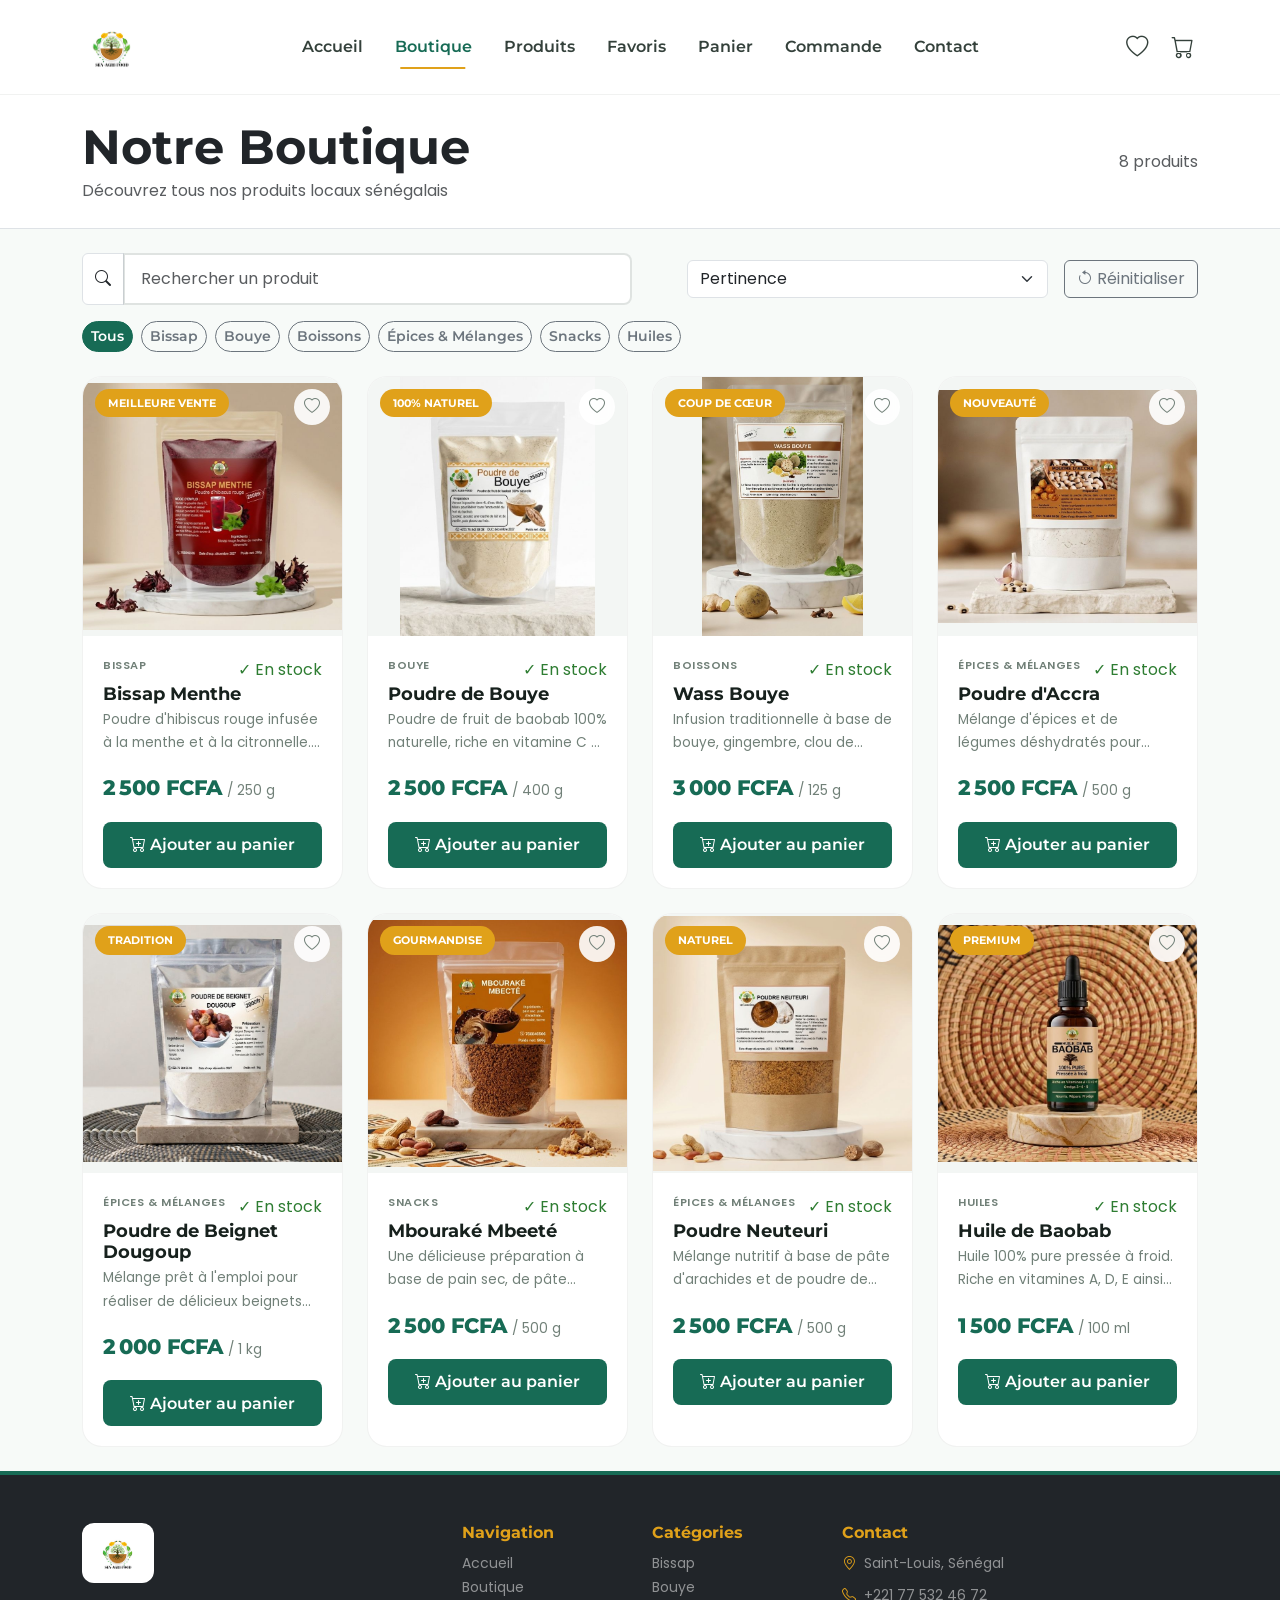
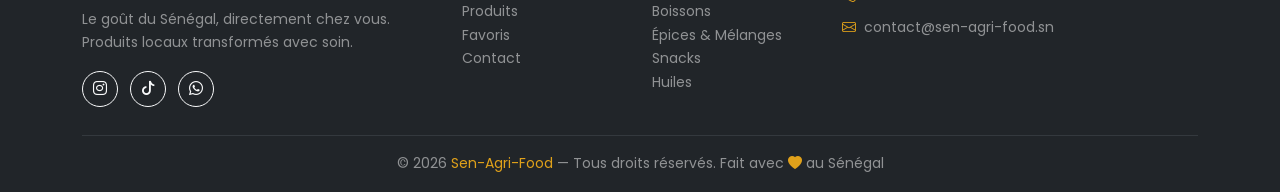
==== boutique.html @ db814e0d "premier commit" ====
<!DOCTYPE html>
<html lang="fr">
<head>
    <meta charset="UTF-8">
    <meta name="viewport" content="width=device-width, initial-scale=1.0">
    <title>Sen-Agri-Food — Boutique</title>
    <meta name="description" content="Toute la boutique Sen-Agri-Food : bissap, bouye, mélanges, snacks et huile de baobab. Recherche, filtres et tri.">
    <meta name="theme-color" content="#176B55">
    <link rel="icon" href="images/logo.jpeg">
    <link rel="preconnect" href="https://fonts.googleapis.com">
    <link rel="preconnect" href="https://fonts.gstatic.com" crossorigin>
    <link href="https://fonts.googleapis.com/css2?family=Montserrat:wght@400;500;600;700;800&family=Poppins:wght@300;400;500;600&display=swap" rel="stylesheet">
    <link href="https://cdn.jsdelivr.net/npm/bootstrap@5.3.3/dist/css/bootstrap.min.css" rel="stylesheet">
    <link rel="stylesheet" href="https://cdn.jsdelivr.net/npm/bootstrap-icons@1.11.3/font/bootstrap-icons.min.css">
    <link rel="stylesheet" href="css/style.css">
</head>
<body data-page="boutique">
    <!-- ===== NAVIGATION ===== -->
    <nav class="navbar navbar-expand-lg sticky-top" id="mainNav">
        <div class="container">
            <a class="navbar-brand" href="index.html" aria-label="Sen-Agri-Food — Accueil">
                <img src="images/logo.jpeg" alt="Sen-Agri-Food" class="brand-logo" width="56" height="56">
            </a>
            <button class="navbar-toggler border-0" type="button" data-bs-toggle="collapse" data-bs-target="#navbarContent" aria-controls="navbarContent" aria-expanded="false" aria-label="Ouvrir le menu">
                <span class="navbar-toggler-icon"></span>
            </button>
            <div class="collapse navbar-collapse" id="navbarContent">
                <ul class="navbar-nav mx-auto mb-2 mb-lg-0">
                    <li class="nav-item"><a class="nav-link" data-page="index" href="index.html">Accueil</a></li>
                    <li class="nav-item"><a class="nav-link" data-page="boutique" href="boutique.html">Boutique</a></li>
                    <li class="nav-item"><a class="nav-link" data-page="produits" href="produits.html">Produits</a></li>
                    <li class="nav-item"><a class="nav-link" data-page="favoris" href="favoris.html">Favoris</a></li>
                    <li class="nav-item"><a class="nav-link" data-page="panier" href="panier.html">Panier</a></li>
                    <li class="nav-item"><a class="nav-link" data-page="commande" href="commande.html">Commande</a></li>
                    <li class="nav-item"><a class="nav-link" data-page="contact" href="contact.html">Contact</a></li>
                </ul>
                <div class="d-flex align-items-center gap-3">
                    <a href="favoris.html" class="nav-icon position-relative" aria-label="Mes favoris">
                        <i class="bi bi-heart"></i>
                        <span class="badge-icon" id="favoritesCount">0</span>
                    </a>
                    <a href="panier.html" class="nav-icon position-relative" aria-label="Mon panier">
                        <i class="bi bi-cart"></i>
                        <span class="badge-icon" id="cartCount">0</span>
                    </a>
                </div>
            </div>
        </div>
    </nav>

    <!-- ===== EN-TÊTE ===== -->
    <section class="page-header py-4 border-bottom">
        <div class="container">
            <div class="row align-items-center">
                <div class="col-md-6">
                    <h1 class="display-5 fw-bold text-dark mb-0">Notre Boutique</h1>
                    <p class="text-muted mb-0">Découvrez tous nos produits locaux sénégalais</p>
                </div>
                <div class="col-md-6 text-md-end">
                    <span class="text-muted" id="productCount" aria-live="polite"></span>
                </div>
            </div>
        </div>
    </section>

    <!-- ===== PRODUITS ===== -->
    <section class="products-section py-4" id="products">
        <div class="container">
            <div class="row g-3 align-items-center mb-3">
                <div class="col-md-6">
                    <label class="visually-hidden" for="searchInput">Rechercher un produit</label>
                    <div class="input-group">
                        <span class="input-group-text bg-white"><i class="bi bi-search"></i></span>
                        <input type="search" class="form-control" id="searchInput" placeholder="Rechercher un produit" autocomplete="off">
                    </div>
                </div>
                <div class="col-8 col-md-4 ms-md-auto">
                    <label class="visually-hidden" for="sortSelect">Trier les produits</label>
                    <select class="form-select" id="sortSelect">
                        <option value="relevance">Pertinence</option>
                        <option value="price-asc">Prix croissant</option>
                        <option value="price-desc">Prix décroissant</option>
                        <option value="name">Nom (A → Z)</option>
                        <option value="newest">Nouveautés</option>
                    </select>
                </div>
                <div class="col-4 col-md-auto">
                    <button type="button" class="btn btn-outline-secondary w-100" id="resetFilters"><i class="bi bi-arrow-counterclockwise me-1"></i>Réinitialiser</button>
                </div>
            </div>
            <div class="d-flex flex-wrap gap-2 mb-4" role="group" aria-label="Filtrer par catégorie">
                <button type="button" class="btn btn-outline-secondary btn-sm rounded-pill filter-btn active" data-category="all" aria-pressed="true">Tous</button>
                <button type="button" class="btn btn-outline-secondary btn-sm rounded-pill filter-btn" data-category="bissap" aria-pressed="false">Bissap</button>
                <button type="button" class="btn btn-outline-secondary btn-sm rounded-pill filter-btn" data-category="bouye" aria-pressed="false">Bouye</button>
                <button type="button" class="btn btn-outline-secondary btn-sm rounded-pill filter-btn" data-category="boissons" aria-pressed="false">Boissons</button>
                <button type="button" class="btn btn-outline-secondary btn-sm rounded-pill filter-btn" data-category="epices" aria-pressed="false">Épices &amp; Mélanges</button>
                <button type="button" class="btn btn-outline-secondary btn-sm rounded-pill filter-btn" data-category="snacks" aria-pressed="false">Snacks</button>
                <button type="button" class="btn btn-outline-secondary btn-sm rounded-pill filter-btn" data-category="huiles" aria-pressed="false">Huiles</button>
            </div>

            <div class="text-center py-5" id="productsLoader">
                <div class="spinner-border text-primary" role="status"><span class="visually-hidden">Chargement...</span></div>
            </div>
            <div class="row g-4" id="productsGrid"></div>
            <div class="empty-state" id="emptyState" style="display: none;">
                <div class="empty-icon"><i class="bi bi-search"></i></div>
                <h4>Aucun produit trouvé</h4>
                <p class="text-muted">Essayez un autre mot-clé ou une autre catégorie.</p>
            </div>
        </div>
    </section>

    <!-- ===== FOOTER ===== -->
    <footer class="footer bg-dark text-white pt-5 pb-3">
        <div class="container">
            <div class="row g-4">
                <div class="col-lg-4">
                    <a href="index.html" class="footer-logo" aria-label="Sen-Agri-Food — Accueil"><img src="images/logo.jpeg" alt="Sen-Agri-Food" class="brand-logo" width="48" height="48" loading="lazy"></a>
                    <p class="text-white-50 small mt-3">Le goût du Sénégal, directement chez vous.<br>Produits locaux transformés avec soin.</p>
                    <div class="social-links mt-3">
                        <a href="https://www.instagram.com/sen_agri_food_officiel/" target="_blank" rel="noopener" class="btn btn-outline-light btn-sm rounded-circle me-2" aria-label="Instagram Sen-Agri-Food"><i class="bi bi-instagram"></i></a>
                        <a href="https://www.tiktok.com/@senagrifood" target="_blank" rel="noopener" class="btn btn-outline-light btn-sm rounded-circle me-2" aria-label="TikTok Sen-Agri-Food"><i class="bi bi-tiktok"></i></a>
                        <a href="https://wa.me/221775324672" target="_blank" rel="noopener" class="btn btn-outline-light btn-sm rounded-circle" aria-label="WhatsApp Sen-Agri-Food"><i class="bi bi-whatsapp"></i></a>
                    </div>
                </div>
                <div class="col-6 col-lg-2">
                    <h6 class="fw-bold text-accent">Navigation</h6>
                    <ul class="list-unstyled small">
                        <li><a href="index.html" class="text-white-50 text-decoration-none">Accueil</a></li>
                        <li><a href="boutique.html" class="text-white-50 text-decoration-none">Boutique</a></li>
                        <li><a href="produits.html" class="text-white-50 text-decoration-none">Produits</a></li>
                        <li><a href="favoris.html" class="text-white-50 text-decoration-none">Favoris</a></li>
                        <li><a href="contact.html" class="text-white-50 text-decoration-none">Contact</a></li>
                    </ul>
                </div>
                <div class="col-6 col-lg-2">
                    <h6 class="fw-bold text-accent">Catégories</h6>
                    <ul class="list-unstyled small">
                        <li><a href="boutique.html?categorie=bissap" class="text-white-50 text-decoration-none">Bissap</a></li>
                        <li><a href="boutique.html?categorie=bouye" class="text-white-50 text-decoration-none">Bouye</a></li>
                        <li><a href="boutique.html?categorie=boissons" class="text-white-50 text-decoration-none">Boissons</a></li>
                        <li><a href="boutique.html?categorie=epices" class="text-white-50 text-decoration-none">Épices &amp; Mélanges</a></li>
                        <li><a href="boutique.html?categorie=snacks" class="text-white-50 text-decoration-none">Snacks</a></li>
                        <li><a href="boutique.html?categorie=huiles" class="text-white-50 text-decoration-none">Huiles</a></li>
                    </ul>
                </div>
                <div class="col-lg-4">
                    <h6 class="fw-bold text-accent">Contact</h6>
                    <ul class="list-unstyled small">
                        <li class="mb-2"><i class="bi bi-geo-alt text-accent me-2"></i><span class="text-white-50">Saint-Louis, Sénégal</span></li>
                        <li class="mb-2"><i class="bi bi-telephone text-accent me-2"></i><span class="text-white-50"><a href="tel:+221775324672" class="text-white-50 text-decoration-none">+221 77 532 46 72</a></span></li>
                        <li class="mb-2"><i class="bi bi-envelope text-accent me-2"></i><span class="text-white-50">contact@sen-agri-food.sn</span></li>
                    </ul>
                </div>
            </div>
            <hr class="border-secondary mt-4">
            <div class="text-center small text-white-50">
                &copy; <span class="current-year">2026</span> <span class="text-accent">Sen-Agri-Food</span> — Tous droits réservés.
                <br class="d-md-none">Fait avec <i class="bi bi-heart-fill text-accent"></i> au Sénégal
            </div>
        </div>
    </footer>

    <script src="https://cdn.jsdelivr.net/npm/bootstrap@5.3.3/dist/js/bootstrap.bundle.min.js"></script>
    <script src="data/products.js"></script>
    <script src="js/app.js"></script>
    <script src="js/products.js"></script>
</body>
</html>
---- css/style.css ----
:root {
    --primary: #176B55;
    --primary-dark: #0F503F;
    --primary-light: #E8F5F0;
    --accent: #E0A11A;
    --accent-light: #FDF3D6;
    --dark: #17211D;
    --text: #34413B;
    --muted: #718078;
    --light: #F7FAF8;
    --white: #FFFFFF;
    --success: #2E7D32;
    --danger: #C62828;
    --warning: #F57F17;
    --font-heading: 'Montserrat', sans-serif;
    --font-body: 'Poppins', sans-serif;
    --shadow-sm: 0 2px 4px rgba(23, 33, 29, 0.08);
    --shadow-md: 0 4px 12px rgba(23, 33, 29, 0.12);
    --shadow-lg: 0 8px 30px rgba(23, 33, 29, 0.16);
    --radius-sm: 8px;
    --radius-md: 12px;
    --radius-lg: 20px;
    --transition-fast: 0.15s ease;
    --transition-normal: 0.3s ease;
    --transition-slow: 0.5s ease;
}

* {
    margin: 0;
    padding: 0;
    box-sizing: border-box;
}

html {
    scroll-behavior: smooth;
}

body {
    font-family: var(--font-body);
    color: var(--text);
    background-color: var(--light);
    line-height: 1.7;
}

h1,
h2,
h3,
h4,
h5,
h6 {
    font-family: var(--font-heading);
    font-weight: 700;
    color: var(--dark);
    line-height: 1.3;
}

h1 {
    font-size: 3.5rem;
    font-weight: 800;
}

h2 {
    font-size: 2.5rem;
    font-weight: 700;
}

h3 {
    font-size: 1.75rem;
    font-weight: 600;
}

.text-primary {
    color: var(--primary) !important;
}

.text-accent {
    color: var(--accent) !important;
}

.bg-primary {
    background-color: rgba(23, 107, 85, var(--bs-bg-opacity, 1)) !important;
}

.bg-accent {
    background-color: rgba(224, 161, 26, var(--bs-bg-opacity, 1)) !important;
}

.btn-primary {
    background-color: var(--primary);
    border-color: var(--primary);
    color: var(--white);
    font-weight: 600;
    transition: all var(--transition-normal);
}

.btn-primary:hover {
    background-color: var(--primary-dark);
    border-color: var(--primary-dark);
    transform: translateY(-2px);
    box-shadow: var(--shadow-md);
}

.btn-accent {
    background-color: var(--accent);
    border-color: var(--accent);
    color: var(--white);
    font-weight: 600;
    transition: all var(--transition-normal);
}

.btn-accent:hover {
    background-color: #C78A0D;
    border-color: #C78A0D;
    transform: translateY(-2px);
    box-shadow: var(--shadow-md);
}

.btn-lg {
    padding: 1rem 2rem;
    font-size: 1.1rem;
}

.rounded-pill {
    border-radius: 50px !important;
}

/* Navigation */
#mainNav { background: rgba(255,255,255,0.95) !important; backdrop-filter: blur(10px); border-bottom: 1px solid rgba(23,33,29,0.06); padding: 0.75rem 0; }
#mainNav .navbar-brand { font-family: var(--font-heading); font-weight: 800; font-size: 1.4rem; color: var(--dark); }
#mainNav .navbar-brand .text-accent { color: var(--accent); }
.logo-text { display: inline-flex; align-items: center; }
.logo-text i { font-size: 1.6rem; }
#mainNav .nav-link { font-family: var(--font-heading); font-weight: 600; color: var(--text); padding: 0.5rem 1rem; transition: all var(--transition-fast); position: relative; }
#mainNav .nav-link::after { content: ''; position: absolute; bottom: 0; left: 50%; transform: translateX(-50%); width: 0; height: 2px; background-color: var(--accent); transition: all var(--transition-normal); }
#mainNav .nav-link:hover::after, #mainNav .nav-link.active::after { width: 60%; }
#mainNav .nav-link:hover { color: var(--primary); }
#mainNav .nav-link.active { color: var(--primary); }

.nav-icon { color: var(--text); text-decoration: none; transition: all var(--transition-fast); position: relative; padding: 0.25rem; }
.nav-icon:hover { color: var(--primary); transform: scale(1.1); }
.nav-icon i { font-size: 1.4rem; }

.badge-icon { position: absolute; top: -6px; right: -8px; background-color: var(--accent); color: var(--white); font-size: 0.6rem; font-weight: 700; width: 18px; height: 18px; border-radius: 50%; display: flex; align-items: center; justify-content: center; font-family: var(--font-heading); border: 2px solid var(--white); }

/* Hero */
.hero-section { background: linear-gradient(135deg, var(--light) 0%, var(--white) 100%); position: relative; overflow: hidden; min-height: 600px; }
.hero-image { max-height: 500px; object-fit: cover; width: 100%; transition: all var(--transition-slow); }
.hero-image:hover { transform: scale(1.02); }
.floating-badge { position: absolute; bottom: 20px; left: -20px; animation: float 3s ease-in-out infinite; }
@keyframes float { 0%,100% { transform: translateY(0); } 50% { transform: translateY(-10px); } }
.badge-hero { background-color: var(--accent); color: var(--white); font-family: var(--font-heading); font-weight: 600; font-size: 0.85rem; }
.stat-number { font-family: var(--font-heading); font-weight: 800; font-size: 1.8rem; }
.hero-wave { position: absolute; bottom: -2px; left: 0; width: 100%; z-index: 1; }

/* Catégories */
.category-card .card { background: var(--white); border: 2px solid transparent; border-radius: var(--radius-lg); padding: 1.5rem 1rem; transition: all var(--transition-normal); cursor: pointer; }
.category-card .card:hover { border-color: var(--primary); transform: translateY(-8px); box-shadow: var(--shadow-lg); }
.category-icon { width: 72px; height: 72px; display: flex; align-items: center; justify-content: center; transition: all var(--transition-normal); }
.category-card .card:hover .category-icon { transform: scale(1.1) rotate(-5deg); }
.category-icon i { font-size: 2rem !important; }

/* Cartes produits */
.product-card { background: var(--white); border-radius: var(--radius-lg); overflow: hidden; transition: all var(--transition-normal); border: 1px solid rgba(23,33,29,0.06); height: 100%; position: relative; }
.product-card:hover { transform: translateY(-8px); box-shadow: var(--shadow-lg); border-color: var(--primary-light); }
.product-card .product-image-wrapper { position: relative; overflow: hidden; padding-top: 100%; background: #f3f6f4; }
.product-card .product-image { position: absolute; top: 0; left: 0; width: 100%; height: 100%; object-fit: contain; transition: all var(--transition-slow); }
.product-card:hover .product-image { transform: scale(1.05); }
.product-card .product-badge { position: absolute; top: 12px; left: 12px; background: var(--accent); color: var(--white); font-size: 0.7rem; font-weight: 700; padding: 0.3rem 0.8rem; border-radius: 50px; text-transform: uppercase; font-family: var(--font-heading); }
.product-card .favorite-btn { position: absolute; top: 12px; right: 12px; background: rgba(255,255,255,0.9); border: none; width: 36px; height: 36px; border-radius: 50%; display: flex; align-items: center; justify-content: center; transition: all var(--transition-normal); color: var(--muted); backdrop-filter: blur(5px); }
.product-card .favorite-btn:hover { background: var(--white); transform: scale(1.1); }
.product-card .favorite-btn.active { color: var(--danger); }
.product-card .favorite-btn.active i { font-weight: 900; }
.product-card .product-body { padding: 1.25rem; }
.product-card .product-category { font-size: 0.7rem; text-transform: uppercase; letter-spacing: 0.05em; color: var(--muted); font-weight: 600; }
.product-card .product-name { font-family: var(--font-heading); font-weight: 700; font-size: 1.1rem; color: var(--dark); margin-bottom: 0.25rem; }
.product-card .product-description { font-size: 0.85rem; color: var(--muted); display: -webkit-box; -webkit-line-clamp: 2; -webkit-box-orient: vertical; overflow: hidden; }
.product-card .product-rating { color: var(--accent); font-size: 0.85rem; }
.product-card .product-price { font-family: var(--font-heading); font-weight: 800; font-size: 1.3rem; color: var(--primary); }
.product-card .product-unit { font-size: 0.85rem; color: var(--muted); }
.product-card .product-stock.in-stock { color: var(--success); }
.product-card .product-stock.out-of-stock { color: var(--danger); }
.product-card .btn-add-cart { width: 100%; background: var(--primary); color: var(--white); border: none; padding: 0.6rem; border-radius: var(--radius-sm); font-weight: 600; transition: all var(--transition-normal); font-family: var(--font-heading); }
.product-card .btn-add-cart:hover { background: var(--primary-dark); transform: translateY(-2px); }
.product-card .btn-add-cart:disabled { opacity: 0.5; cursor: not-allowed; }

/* Avantages */
.advantage-card { transition: all var(--transition-normal); border: 2px solid transparent; }
.advantage-card:hover { transform: translateY(-8px); border-color: var(--primary-light); box-shadow: var(--shadow-md); }
.advantage-icon { width: 64px; height: 64px; display: flex; align-items: center; justify-content: center; transition: all var(--transition-normal); }
.advantage-card:hover .advantage-icon { transform: scale(1.1) rotate(-5deg); }

/* CTA */
.cta-section { background: linear-gradient(135deg, var(--primary) 0%, var(--primary-dark) 100%); position: relative; overflow: hidden; }
.cta-badges .badge { font-size: 0.85rem; font-weight: 600; padding: 0.75rem 1.25rem; box-shadow: var(--shadow-sm); }

/* Footer */
.footer { background: var(--dark); border-top: 4px solid var(--primary); }
.footer .navbar-brand { font-family: var(--font-heading); font-weight: 800; font-size: 1.4rem; }
.footer a.text-white-50:hover { color: var(--accent) !important; }
.social-links .btn { width: 36px; height: 36px; display: inline-flex; align-items: center; justify-content: center; transition: all var(--transition-normal); }
.social-links .btn:hover { background: var(--accent); border-color: var(--accent); transform: translateY(-3px); }

/* Panier */
.cart-item { background: var(--white); border-radius: var(--radius-md); padding: 1rem; margin-bottom: 1rem; transition: all var(--transition-normal); border: 1px solid rgba(23,33,29,0.06); }
.cart-item:hover { box-shadow: var(--shadow-sm); }
.cart-item .item-image { width: 80px; height: 80px; object-fit: cover; border-radius: var(--radius-sm); }
.cart-item .item-name { font-family: var(--font-heading); font-weight: 600; color: var(--dark); }
.cart-item .item-price { font-family: var(--font-heading); font-weight: 700; color: var(--primary); }
.cart-item .quantity-btn { width: 32px; height: 32px; border: 1px solid rgba(23,33,29,0.1); background: var(--white); border-radius: 50%; display: inline-flex; align-items: center; justify-content: center; transition: all var(--transition-fast); }
.cart-item .quantity-btn:hover { background: var(--primary); color: var(--white); border-color: var(--primary); }
.cart-item .quantity-display { min-width: 40px; text-align: center; font-weight: 600; }

/* Commande */
.order-summary { background: var(--white); border-radius: var(--radius-lg); padding: 1.5rem; border: 1px solid rgba(23,33,29,0.06); }
.order-summary .summary-line { display: flex; justify-content: space-between; padding: 0.5rem 0; border-bottom: 1px solid rgba(23,33,29,0.06); }

/* Formulaires */
.form-control { border: 2px solid rgba(23,33,29,0.1); border-radius: var(--radius-sm); padding: 0.75rem 1rem; transition: all var(--transition-normal); }
.form-control:focus { border-color: var(--primary); box-shadow: 0 0 0 4px rgba(23,107,85,0.1); }
.form-control.is-valid { border-color: var(--success); }
.form-control.is-invalid { border-color: var(--danger); }

/* Notifications */
.notification { position: fixed; top: 80px; right: 20px; z-index: 9999; padding: 1rem 1.5rem; border-radius: var(--radius-md); background: var(--white); box-shadow: var(--shadow-lg); min-width: 280px; max-width: 400px; transform: translateX(120%); transition: transform var(--transition-normal); border-left: 4px solid var(--primary); }
.notification.show { transform: translateX(0); }
.notification.success { border-left-color: var(--success); }
.notification.error { border-left-color: var(--danger); }

/* Empty state */
.empty-state { text-align: center; padding: 4rem 2rem; }
.empty-state .empty-icon { font-size: 4rem; color: var(--muted); margin-bottom: 1rem; }

/* Loader */
.loader-overlay { position: fixed; top: 0; left: 0; width: 100%; height: 100%; background: rgba(255,255,255,0.8); backdrop-filter: blur(5px); display: none; align-items: center; justify-content: center; z-index: 99999; }
.loader-overlay.active { display: flex; }
.loader-spinner { width: 48px; height: 48px; border: 4px solid var(--primary-light); border-top-color: var(--primary); border-radius: 50%; animation: spin 0.8s linear infinite; }
@keyframes spin { to { transform: rotate(360deg); } }

/* Responsive */
@media (max-width: 991.98px) {
    h1 { font-size: 2.8rem; }
    h2 { font-size: 2rem; }
    .hero-section { min-height: 400px; }
    .hero-image { max-height: 350px; }
    .floating-badge { display: none !important; }
}
@media (max-width: 575.98px) {
    h1 { font-size: 2rem; }
    h2 { font-size: 1.5rem; }
    .display-3 { font-size: 2.2rem !important; }
    .display-5 { font-size: 1.6rem !important; }
    .hero-section { min-height: 300px; padding: 1rem 0 !important; }
    .hero-image { max-height: 200px; }
    .btn-lg { padding: 0.6rem 1.2rem; font-size: 0.95rem; }
    .stat-number { font-size: 1.2rem; }
    .category-icon { width: 48px; height: 48px; }
    .category-icon i { font-size: 1.5rem !important; }
    .product-card .product-body { padding: 0.75rem; }
    .cart-item { flex-direction: column; align-items: stretch !important; }
    .cart-item .item-image { width: 100%; height: 120px; margin-bottom: 0.75rem; }
    .notification { top: 70px; right: 10px; left: 10px; min-width: auto; max-width: none; }
}
@media (min-width: 1200px) { .container { max-width: 1140px; } }

.shadow-hover { transition: all var(--transition-normal); }
.shadow-hover:hover { box-shadow: var(--shadow-lg); }
.min-vh-50 { min-height: 50vh; }

/* ===== Ajouts : correctifs et composants manquants ===== */
.badge-icon { display: none; }
a:focus-visible, button:focus-visible, .notification .btn-close { font-size: 0.7rem; }
.notification.warning { border-left-color: var(--warning); }
.notification.info { border-left-color: var(--primary); }

/* Logo */
.brand-logo { height: 60px; width: auto; display: block; }
.footer .footer-logo { display: inline-block; background: var(--white); border-radius: var(--radius-md); padding: 6px 12px; }
.footer .footer-logo .brand-logo { height: 48px; }
.page-header { background: var(--white); }

/* Boutique : filtres */
.filter-btn { font-family: var(--font-heading); font-weight: 600; }
.filter-btn.active { background: var(--primary); border-color: var(--primary); color: var(--white); }
.filter-btn:hover:not(.active) { background: var(--primary-light); border-color: var(--primary); color: var(--primary); }
.category-card .card { height: 100%; }

/* Fiche produit */
.detail-image-box { position: relative; background: #f3f6f4; border-radius: var(--radius-lg); overflow: hidden; border: 1px solid rgba(23,33,29,0.06); }
.detail-image-box img { width: 100%; max-height: 560px; object-fit: contain; display: block; }
.product-badge-detail { position: absolute; top: 16px; left: 16px; background: var(--accent); color: var(--white); font-size: 0.75rem; font-weight: 700; padding: 0.35rem 0.9rem; border-radius: 50px; text-transform: uppercase; font-family: var(--font-heading); }
.product-category-detail { font-size: 0.75rem; text-transform: uppercase; letter-spacing: 0.06em; color: var(--muted); font-weight: 700; }
.detail-title { font-size: 2.2rem; margin: 0.25rem 0 0.5rem; }
.detail-price { font-family: var(--font-heading); font-weight: 800; font-size: 1.8rem; color: var(--primary); }
.detail-facts li { padding: 0.35rem 0; color: var(--text); border-bottom: 1px solid rgba(23,33,29,0.06); }
.detail-facts i { color: var(--primary); }

/* Confirmation commande / contact */
.confirmation-icon { width: 80px; height: 80px; display: flex; align-items: center; justify-content: center; }
.summary-line.border-0 { border-bottom: none !important; }
.contact-success { display: none; }

@media (max-width: 575.98px) {
    .brand-logo { height: 44px; }
    .detail-title { font-size: 1.6rem; }
}
@media (prefers-reduced-motion: reduce) {
    html { scroll-behavior: auto; }
    *, *::before, *::after { animation-duration: 0.01ms !important; transition-duration: 0.01ms !important; }
    .floating-badge { animation: none; }
}

/* Cartes produit compactes sur téléphone (2 colonnes) */
@media (max-width: 575.98px) {
    .product-card .product-badge { top: 8px; left: 8px; font-size: 0.58rem; padding: 0.2rem 0.5rem; max-width: calc(100% - 52px); overflow: hidden; text-overflow: ellipsis; white-space: nowrap; }
    .product-card .favorite-btn { top: 8px; right: 8px; width: 30px; height: 30px; font-size: 0.85rem; }
    .product-card .product-stock { font-size: 0.7rem; }
    .product-card .product-category { font-size: 0.6rem; }
    .product-card .product-name { font-size: 0.95rem; }
    .product-card .product-description { font-size: 0.78rem; }
    .product-card .product-price { font-size: 1.05rem; display: block; }
    .product-card .product-unit { display: block; margin-left: 0 !important; font-size: 0.75rem; }
    .product-card .btn-add-cart { font-size: 0.8rem; padding: 0.5rem 0.25rem; }
}
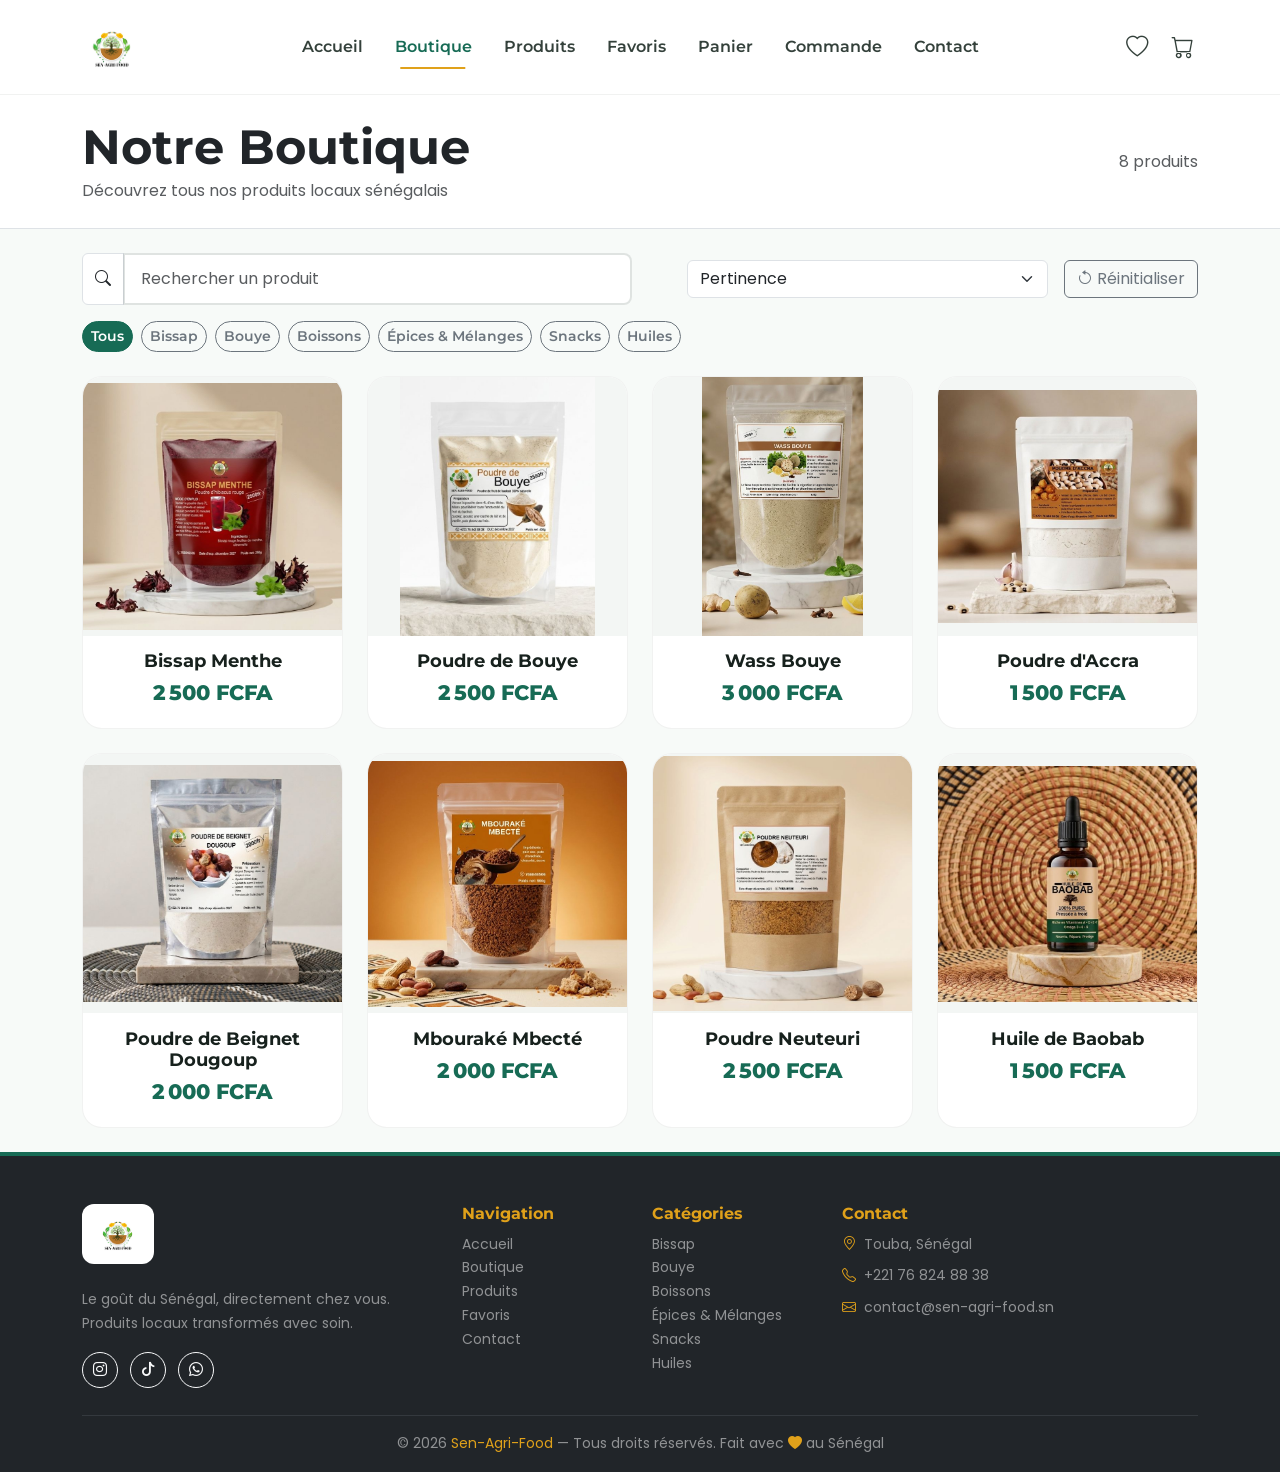
==== commit 7904e59b: "premier commit" ====
--- a/boutique.html
+++ b/boutique.html
@@ -120,7 +120,7 @@
                     <div class="social-links mt-3">
                         <a href="https://www.instagram.com/sen_agri_food_officiel/" target="_blank" rel="noopener" class="btn btn-outline-light btn-sm rounded-circle me-2" aria-label="Instagram Sen-Agri-Food"><i class="bi bi-instagram"></i></a>
                         <a href="https://www.tiktok.com/@senagrifood" target="_blank" rel="noopener" class="btn btn-outline-light btn-sm rounded-circle me-2" aria-label="TikTok Sen-Agri-Food"><i class="bi bi-tiktok"></i></a>
-                        <a href="https://wa.me/221775324672" target="_blank" rel="noopener" class="btn btn-outline-light btn-sm rounded-circle" aria-label="WhatsApp Sen-Agri-Food"><i class="bi bi-whatsapp"></i></a>
+                        <a href="https://wa.me/221768248838" target="_blank" rel="noopener" class="btn btn-outline-light btn-sm rounded-circle" aria-label="WhatsApp Sen-Agri-Food"><i class="bi bi-whatsapp"></i></a>
                     </div>
                 </div>
                 <div class="col-6 col-lg-2">
@@ -147,8 +147,8 @@
                 <div class="col-lg-4">
                     <h6 class="fw-bold text-accent">Contact</h6>
                     <ul class="list-unstyled small">
-                        <li class="mb-2"><i class="bi bi-geo-alt text-accent me-2"></i><span class="text-white-50">Saint-Louis, Sénégal</span></li>
-                        <li class="mb-2"><i class="bi bi-telephone text-accent me-2"></i><span class="text-white-50"><a href="tel:+221775324672" class="text-white-50 text-decoration-none">+221 77 532 46 72</a></span></li>
+                        <li class="mb-2"><i class="bi bi-geo-alt text-accent me-2"></i><span class="text-white-50">Touba, Sénégal</span></li>
+                        <li class="mb-2"><i class="bi bi-telephone text-accent me-2"></i><span class="text-white-50"><a href="tel:+221768248838" class="text-white-50 text-decoration-none">+221 76 824 88 38</a></span></li>
                         <li class="mb-2"><i class="bi bi-envelope text-accent me-2"></i><span class="text-white-50">contact@sen-agri-food.sn</span></li>
                     </ul>
                 </div>
--- a/css/style.css
+++ b/css/style.css
@@ -321,3 +321,9 @@
     .product-card .product-unit { display: block; margin-left: 0 !important; font-size: 0.75rem; }
     .product-card .btn-add-cart { font-size: 0.8rem; padding: 0.5rem 0.25rem; }
 }
+
+/* Carte produit épurée : image, nom, prix */
+.product-card .product-card-link { display: block; height: 100%; }
+.product-card .product-body { padding: 0.9rem 0.75rem 1.1rem; }
+.product-card .product-name { color: var(--dark, #17211d); }
+.product-card .product-price { display: block; }
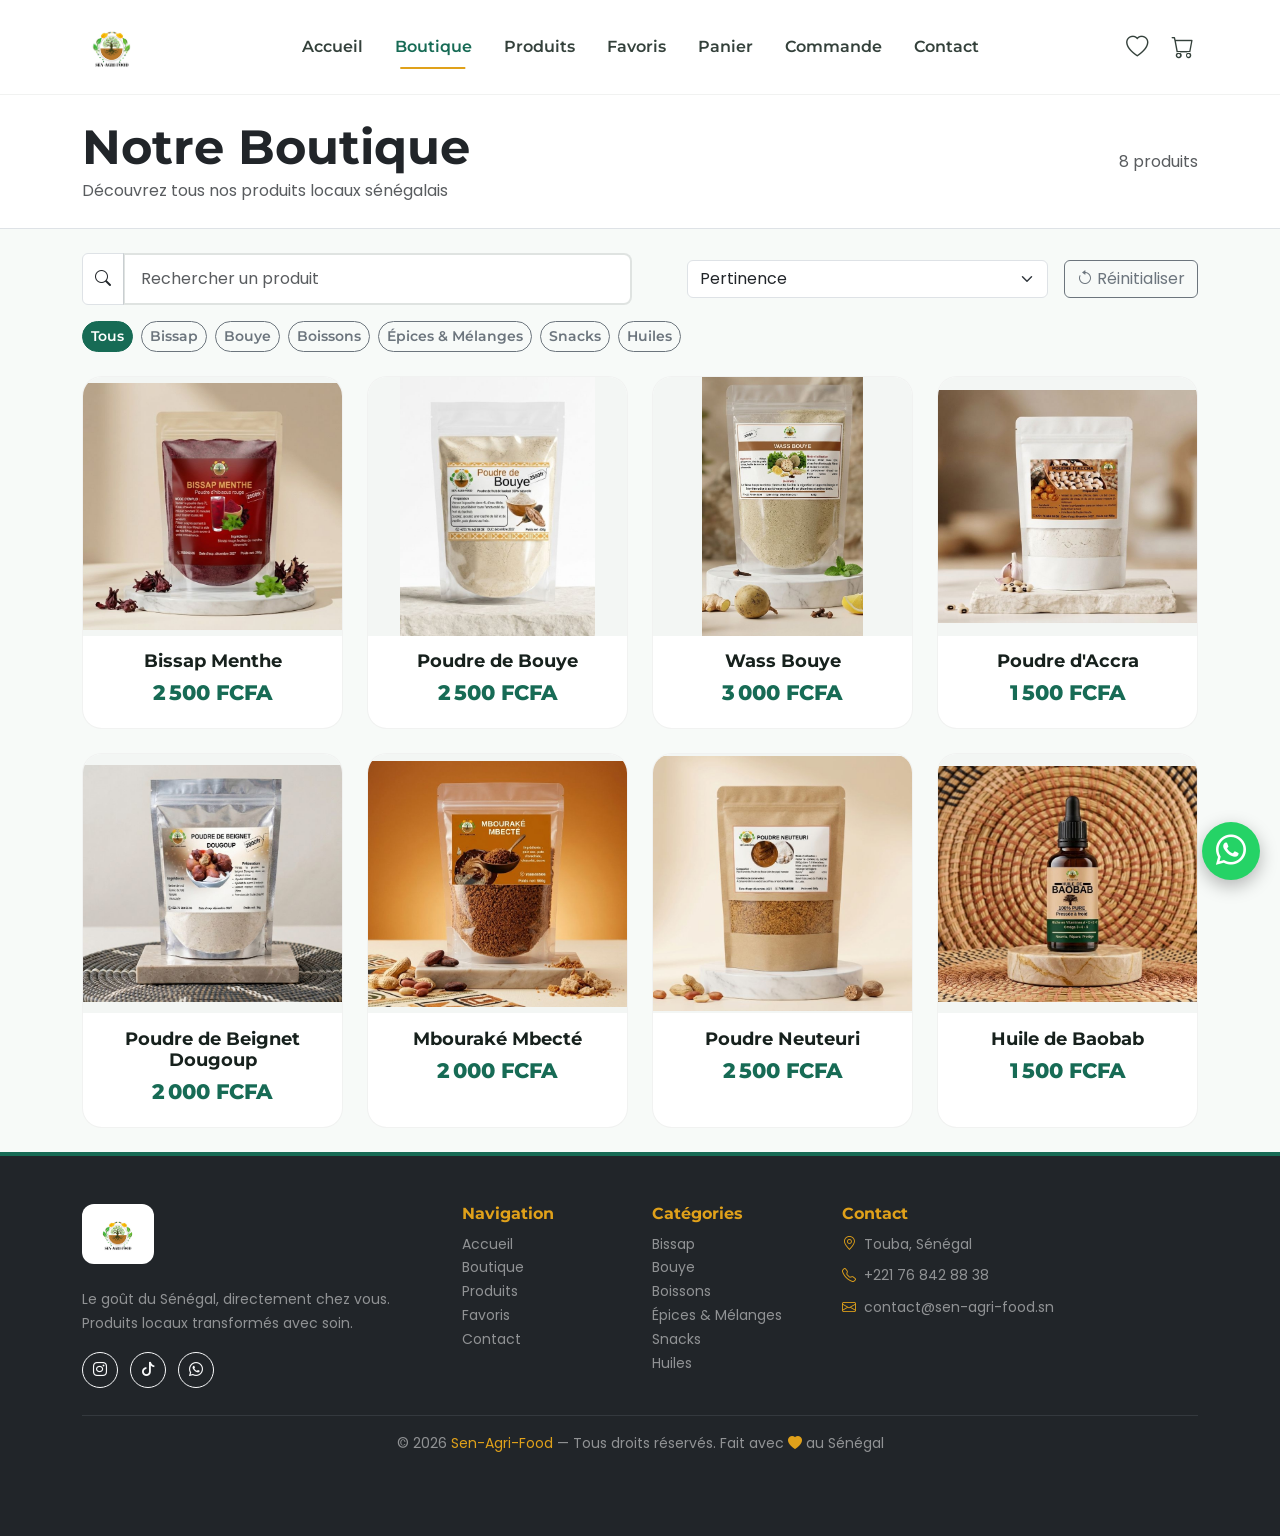
==== commit 64647140: "final" ====
--- a/boutique.html
+++ b/boutique.html
@@ -120,7 +120,7 @@
                     <div class="social-links mt-3">
                         <a href="https://www.instagram.com/sen_agri_food_officiel/" target="_blank" rel="noopener" class="btn btn-outline-light btn-sm rounded-circle me-2" aria-label="Instagram Sen-Agri-Food"><i class="bi bi-instagram"></i></a>
                         <a href="https://www.tiktok.com/@senagrifood" target="_blank" rel="noopener" class="btn btn-outline-light btn-sm rounded-circle me-2" aria-label="TikTok Sen-Agri-Food"><i class="bi bi-tiktok"></i></a>
-                        <a href="https://wa.me/221768248838" target="_blank" rel="noopener" class="btn btn-outline-light btn-sm rounded-circle" aria-label="WhatsApp Sen-Agri-Food"><i class="bi bi-whatsapp"></i></a>
+                        <a href="https://wa.me/221768428838" target="_blank" rel="noopener" class="btn btn-outline-light btn-sm rounded-circle" aria-label="WhatsApp Sen-Agri-Food"><i class="bi bi-whatsapp"></i></a>
                     </div>
                 </div>
                 <div class="col-6 col-lg-2">
@@ -148,7 +148,7 @@
                     <h6 class="fw-bold text-accent">Contact</h6>
                     <ul class="list-unstyled small">
                         <li class="mb-2"><i class="bi bi-geo-alt text-accent me-2"></i><span class="text-white-50">Touba, Sénégal</span></li>
-                        <li class="mb-2"><i class="bi bi-telephone text-accent me-2"></i><span class="text-white-50"><a href="tel:+221768248838" class="text-white-50 text-decoration-none">+221 76 824 88 38</a></span></li>
+                        <li class="mb-2"><i class="bi bi-telephone text-accent me-2"></i><span class="text-white-50"><a href="tel:+221768428838" class="text-white-50 text-decoration-none">+221 76 842 88 38</a></span></li>
                         <li class="mb-2"><i class="bi bi-envelope text-accent me-2"></i><span class="text-white-50">contact@sen-agri-food.sn</span></li>
                     </ul>
                 </div>
--- a/css/style.css
+++ b/css/style.css
@@ -327,3 +327,12 @@
 .product-card .product-body { padding: 0.9rem 0.75rem 1.1rem; }
 .product-card .product-name { color: var(--dark, #17211d); }
 .product-card .product-price { display: block; }
+
+/* Bouton WhatsApp flottant */
+.whatsapp-float { position: fixed; right: 20px; bottom: 20px; width: 58px; height: 58px; border-radius: 50%; background: #25d366; color: #fff; display: flex; align-items: center; justify-content: center; font-size: 1.9rem; box-shadow: 0 6px 18px rgba(0,0,0,0.28); z-index: 1040; transition: transform 0.2s ease, box-shadow 0.2s ease; }
+.whatsapp-float:hover { color: #fff; transform: scale(1.08); box-shadow: 0 8px 22px rgba(0,0,0,0.34); }
+@media (max-width: 575.98px) { .whatsapp-float { right: 14px; bottom: 14px; width: 54px; height: 54px; } }
+/* Laisse de la place sous le pied de page pour que le bouton ne cache pas le texte */
+footer.footer { padding-bottom: 5rem !important; }
+@media (prefers-reduced-motion: reduce) { .whatsapp-float { transition: none; } }
+
